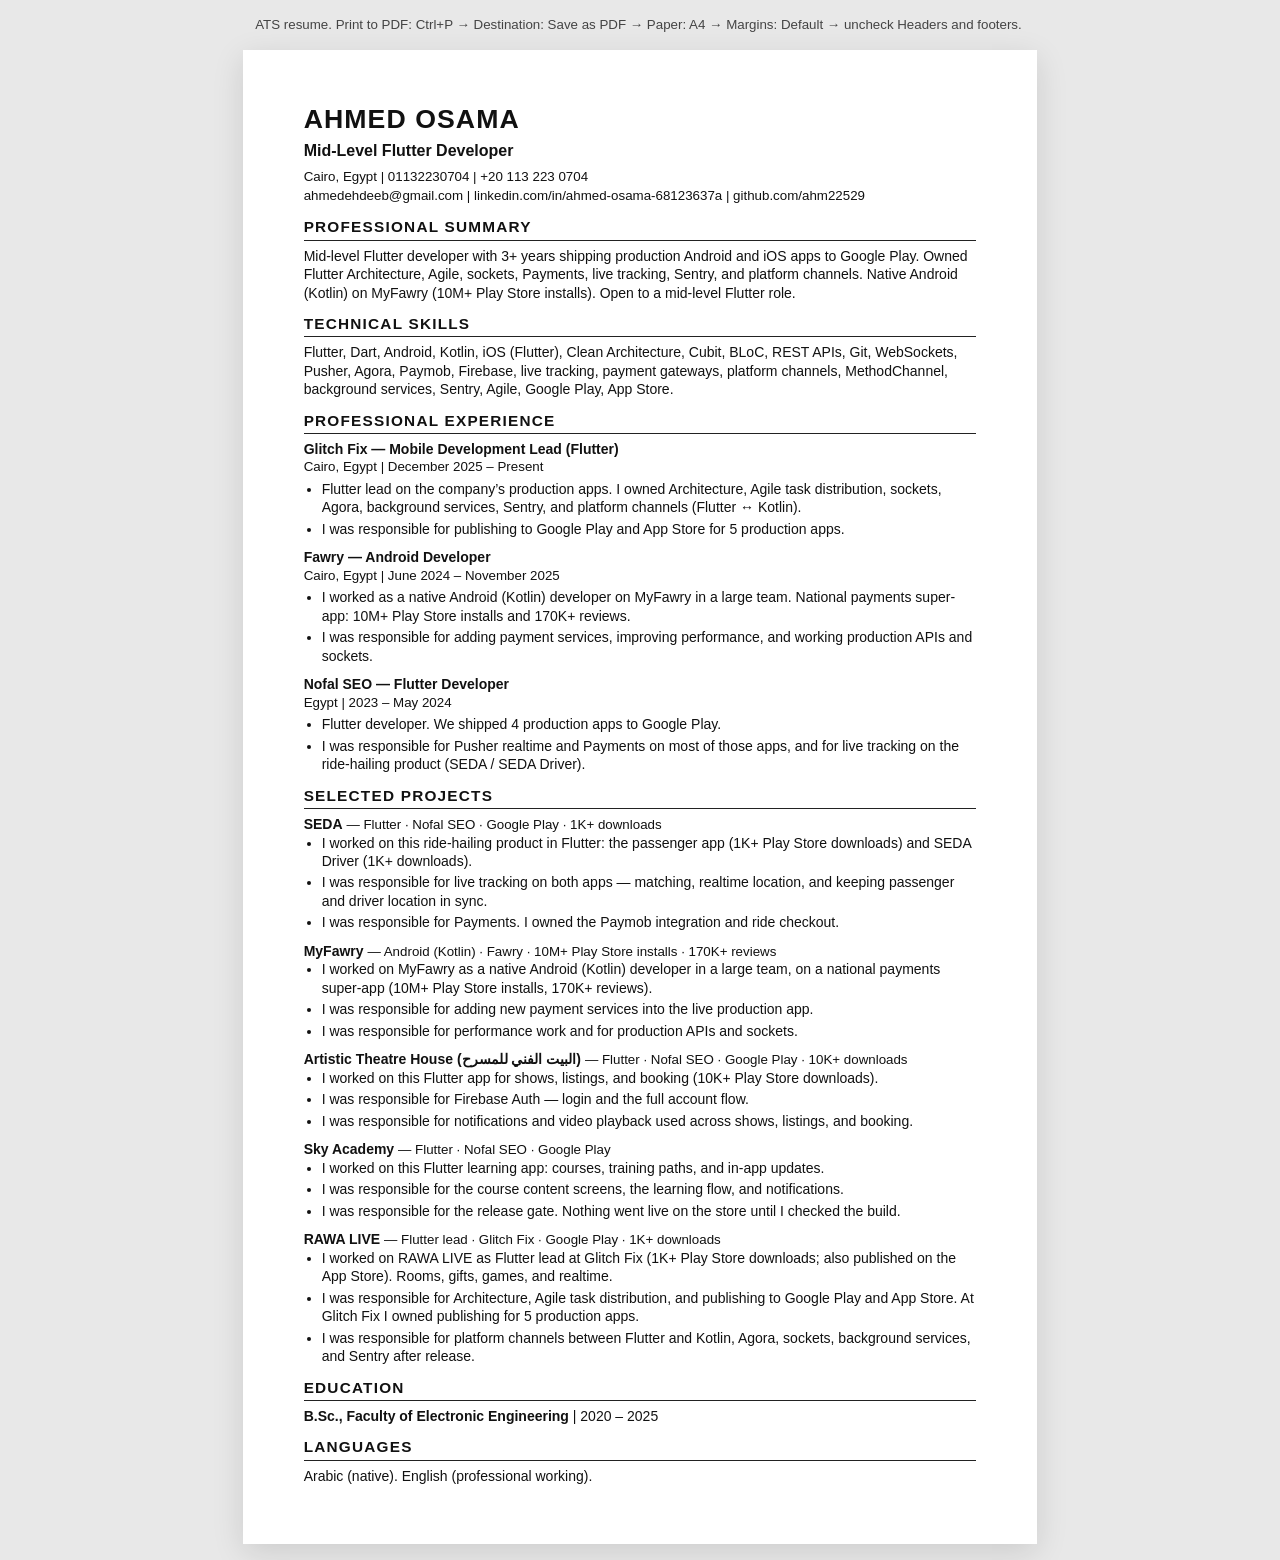
==== cv.html @ 4a1ee25c "Expand selected projects with what I owned, keeping the ATS CV to two pages. Co-authored-by: Cursor " ====
<!DOCTYPE html>
<html lang="en">
  <head>
    <meta charset="UTF-8" />
    <meta name="viewport" content="width=device-width, initial-scale=1" />
    <title>Ahmed Osama — Mid-Level Flutter Developer CV</title>
    <meta
      name="description"
      content="CV of Ahmed Osama, Mid-Level Flutter Developer. 3+ years, Nofal SEO, Fawry, Glitch Fix. Cairo, Egypt."
    />
    <style>
      :root {
        --ink: #111;
        --muted: #333;
        --line: #222;
      }

      * {
        box-sizing: border-box;
      }

      body {
        margin: 0;
        color: var(--ink);
        background: #e8e8e8;
        font-family: Calibri, "Segoe UI", Arial, Helvetica, sans-serif;
        font-size: 10.5pt;
        line-height: 1.32;
      }

      .sheet {
        width: 210mm;
        min-height: 0;
        margin: 16px auto;
        padding: 14mm 16mm 14mm;
        background: #fff;
        box-shadow: 0 8px 30px rgba(0, 0, 0, 0.12);
      }

      .screen-only {
        max-width: 210mm;
        margin: 16px auto 0;
        padding: 0 12px;
        font-size: 10pt;
        color: #444;
      }

      h1 {
        margin: 0 0 2px;
        font-size: 20pt;
        letter-spacing: 0.04em;
        text-transform: uppercase;
        font-weight: 700;
      }

      .title {
        margin: 0 0 6px;
        font-size: 12pt;
        font-weight: 700;
      }

      .contact {
        margin: 0 0 10px;
        font-size: 10pt;
        line-height: 1.45;
      }

      .contact a {
        color: var(--ink);
        text-decoration: none;
      }

      h2 {
        margin: 12px 0 6px;
        padding-bottom: 2px;
        border-bottom: 1.5px solid var(--line);
        font-size: 11.5pt;
        letter-spacing: 0.08em;
        text-transform: uppercase;
      }

      p {
        margin: 0 0 6px;
      }

      .skills p {
        margin: 0 0 4px;
      }

      .job {
        margin: 0 0 10px;
        page-break-inside: avoid;
      }

      .job-head {
        display: block;
        font-weight: 700;
      }

      .job-meta {
        display: block;
        margin: 0 0 4px;
        font-size: 10pt;
      }

      ul {
        margin: 0;
        padding-left: 18px;
      }

      li {
        margin: 0 0 3px;
      }

      .project {
        margin: 0 0 10px;
        page-break-inside: avoid;
      }

      .project strong {
        font-weight: 700;
      }

      .project .job-meta {
        display: inline;
        font-weight: 400;
      }

      @media print {
        body {
          background: #fff;
        }

        .screen-only {
          display: none;
        }

        .sheet {
          width: auto;
          min-height: auto;
          margin: 0;
          padding: 0;
          box-shadow: none;
        }

        a {
          text-decoration: none;
          color: #000;
        }

        @page {
          size: A4;
          margin: 12mm;
        }
      }
    </style>
  </head>
  <body>
    <p class="screen-only">
      ATS resume. Print to PDF: Ctrl+P → Destination: Save as PDF → Paper: A4 →
      Margins: Default → uncheck Headers and footers.
    </p>

    <main class="sheet">
      <header>
        <h1>Ahmed Osama</h1>
        <p class="title">Mid-Level Flutter Developer</p>
        <p class="contact">
          Cairo, Egypt | 01132230704 | +20 113 223 0704<br />
          <a href="mailto:ahmedehdeeb@gmail.com">ahmedehdeeb@gmail.com</a>
          |
          <a href="https://www.linkedin.com/in/ahmed-osama-68123637a"
            >linkedin.com/in/ahmed-osama-68123637a</a
          >
          |
          <a href="https://github.com/ahm22529">github.com/ahm22529</a>
        </p>
      </header>

      <section>
        <h2>Professional Summary</h2>
        <p>
          Mid-level Flutter developer with 3+ years shipping production Android
          and iOS apps to Google Play. Owned Flutter Architecture, Agile,
          sockets, Payments, live tracking, Sentry, and platform channels.
          Native Android (Kotlin) on MyFawry (10M+ Play Store installs). Open
          to a mid-level Flutter role.
        </p>
      </section>

      <section class="skills">
        <h2>Technical Skills</h2>
        <p>
          Flutter, Dart, Android, Kotlin, iOS (Flutter), Clean Architecture,
          Cubit, BLoC, REST APIs, Git, WebSockets, Pusher, Agora, Paymob,
          Firebase, live tracking, payment gateways, platform channels,
          MethodChannel, background services, Sentry, Agile, Google Play, App
          Store.
        </p>
      </section>

      <section>
        <h2>Professional Experience</h2>

        <article class="job">
          <span class="job-head">Glitch Fix — Mobile Development Lead (Flutter)</span>
          <span class="job-meta">Cairo, Egypt | December 2025 – Present</span>
          <ul>
            <li>
              Flutter lead on the company’s production apps. I owned
              Architecture, Agile task distribution, sockets, Agora, background
              services, Sentry, and platform channels (Flutter ↔ Kotlin).
            </li>
            <li>
              I was responsible for publishing to Google Play and App Store for
              5 production apps.
            </li>
          </ul>
        </article>

        <article class="job">
          <span class="job-head">Fawry — Android Developer</span>
          <span class="job-meta">Cairo, Egypt | June 2024 – November 2025</span>
          <ul>
            <li>
              I worked as a native Android (Kotlin) developer on MyFawry in a
              large team. National payments super-app: 10M+ Play Store installs
              and 170K+ reviews.
            </li>
            <li>
              I was responsible for adding payment services, improving
              performance, and working production APIs and sockets.
            </li>
          </ul>
        </article>

        <article class="job">
          <span class="job-head">Nofal SEO — Flutter Developer</span>
          <span class="job-meta">Egypt | 2023 – May 2024</span>
          <ul>
            <li>
              Flutter developer. We shipped 4 production apps to Google Play.
            </li>
            <li>
              I was responsible for Pusher realtime and Payments on most of
              those apps, and for live tracking on the ride-hailing product
              (SEDA / SEDA Driver).
            </li>
          </ul>
        </article>
      </section>

      <section>
        <h2>Selected Projects</h2>

        <article class="project">
          <strong>SEDA</strong>
          <span class="job-meta">
            — Flutter · Nofal SEO · Google Play · 1K+ downloads
          </span>
          <ul>
            <li>
              I worked on this ride-hailing product in Flutter: the passenger
              app (1K+ Play Store downloads) and SEDA Driver (1K+ downloads).
            </li>
            <li>
              I was responsible for live tracking on both apps — matching,
              realtime location, and keeping passenger and driver location in
              sync.
            </li>
            <li>
              I was responsible for Payments. I owned the Paymob integration
              and ride checkout.
            </li>
          </ul>
        </article>

        <article class="project">
          <strong>MyFawry</strong>
          <span class="job-meta">
            — Android (Kotlin) · Fawry · 10M+ Play Store installs · 170K+ reviews
          </span>
          <ul>
            <li>
              I worked on MyFawry as a native Android (Kotlin) developer in a
              large team, on a national payments super-app (10M+ Play Store
              installs, 170K+ reviews).
            </li>
            <li>
              I was responsible for adding new payment services into the live
              production app.
            </li>
            <li>
              I was responsible for performance work and for production APIs
              and sockets.
            </li>
          </ul>
        </article>

        <article class="project">
          <strong>Artistic Theatre House (البيت الفني للمسرح)</strong>
          <span class="job-meta">
            — Flutter · Nofal SEO · Google Play · 10K+ downloads
          </span>
          <ul>
            <li>
              I worked on this Flutter app for shows, listings, and booking
              (10K+ Play Store downloads).
            </li>
            <li>
              I was responsible for Firebase Auth — login and the full account
              flow.
            </li>
            <li>
              I was responsible for notifications and video playback used
              across shows, listings, and booking.
            </li>
          </ul>
        </article>

        <article class="project">
          <strong>Sky Academy</strong>
          <span class="job-meta"> — Flutter · Nofal SEO · Google Play</span>
          <ul>
            <li>
              I worked on this Flutter learning app: courses, training paths,
              and in-app updates.
            </li>
            <li>
              I was responsible for the course content screens, the learning
              flow, and notifications.
            </li>
            <li>
              I was responsible for the release gate. Nothing went live on the
              store until I checked the build.
            </li>
          </ul>
        </article>

        <article class="project">
          <strong>RAWA LIVE</strong>
          <span class="job-meta">
            — Flutter lead · Glitch Fix · Google Play · 1K+ downloads
          </span>
          <ul>
            <li>
              I worked on RAWA LIVE as Flutter lead at Glitch Fix (1K+ Play
              Store downloads; also published on the App Store). Rooms, gifts,
              games, and realtime.
            </li>
            <li>
              I was responsible for Architecture, Agile task distribution, and
              publishing to Google Play and App Store. At Glitch Fix I owned
              publishing for 5 production apps.
            </li>
            <li>
              I was responsible for platform channels between Flutter and
              Kotlin, Agora, sockets, background services, and Sentry after
              release.
            </li>
          </ul>
        </article>
      </section>

      <section>
        <h2>Education</h2>
        <p>
          <strong>B.Sc., Faculty of Electronic Engineering</strong> | 2020 –
          2025
        </p>
      </section>

      <section>
        <h2>Languages</h2>
        <p>Arabic (native). English (professional working).</p>
      </section>
    </main>
  </body>
</html>
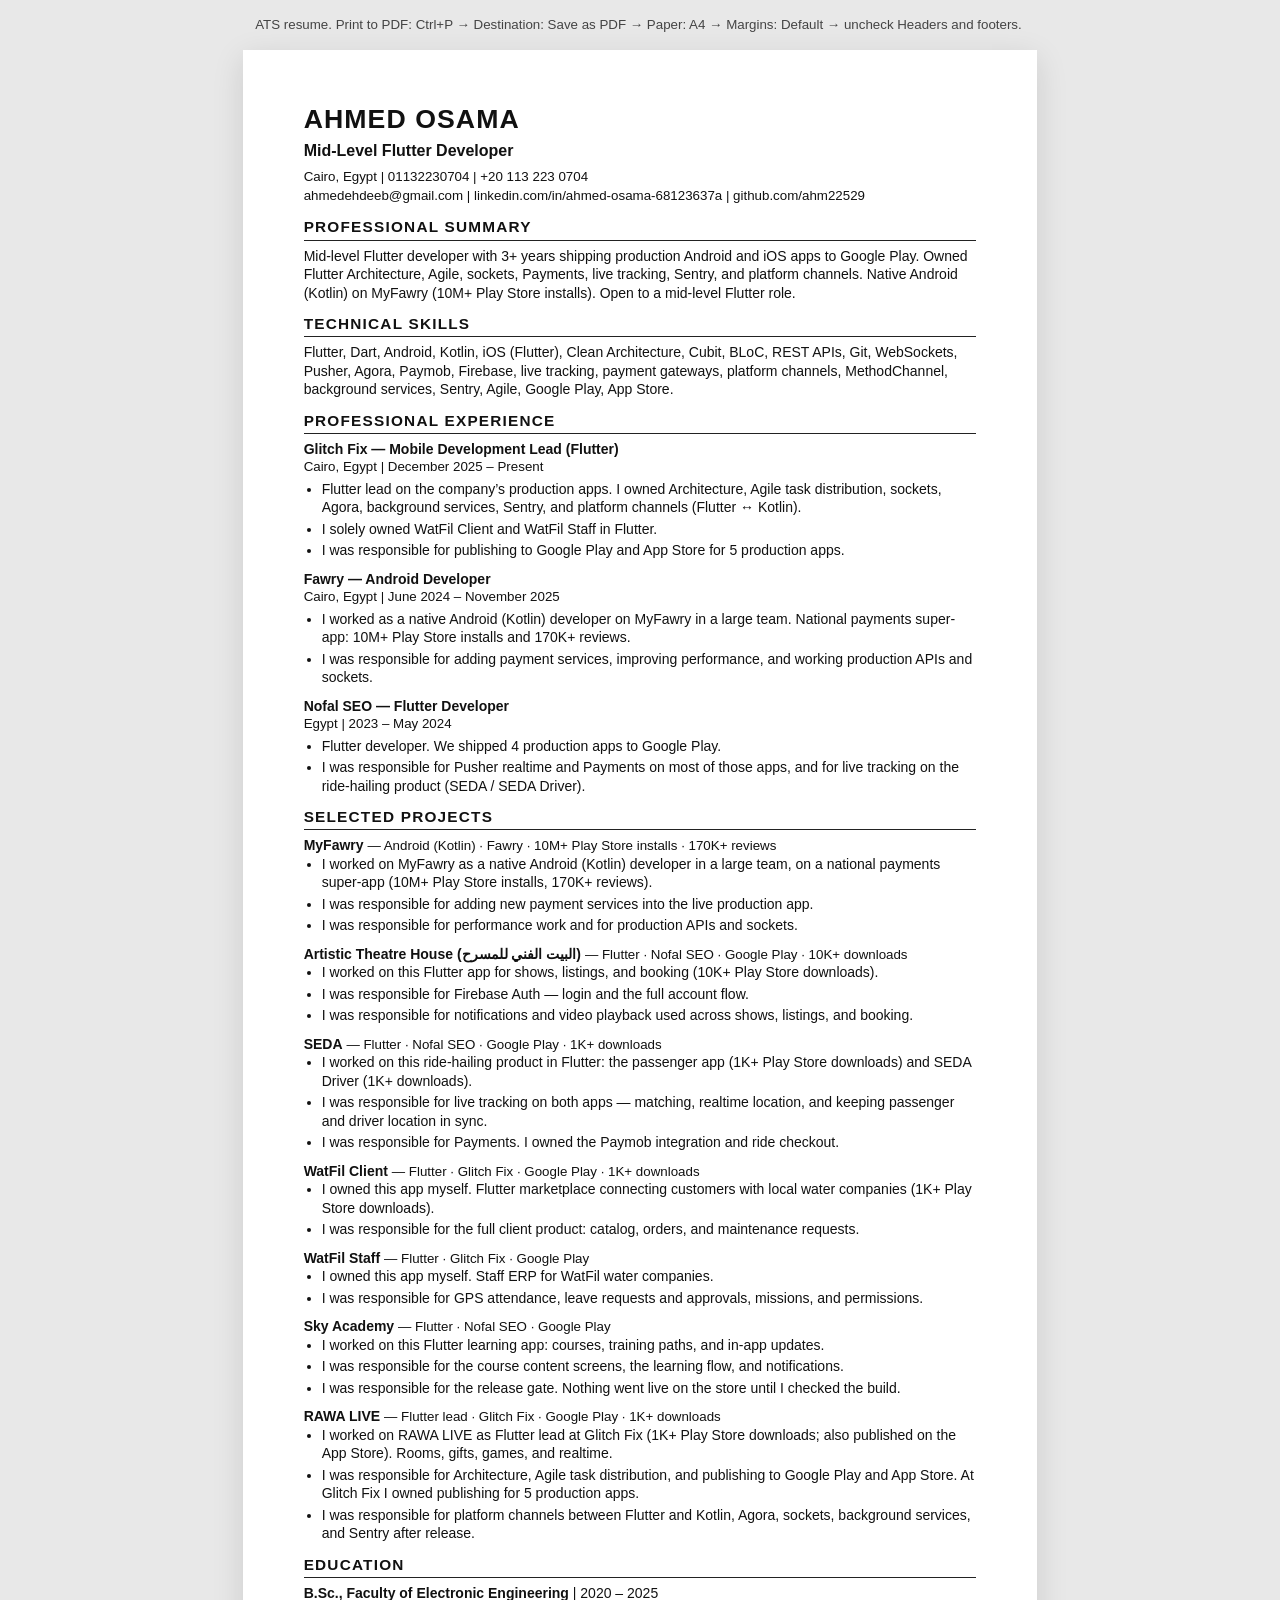
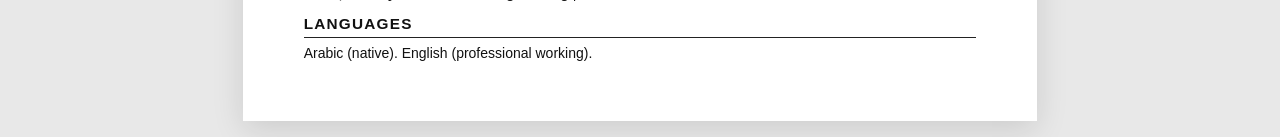
==== commit aa03fbc1: "Add WatFil Client and Staff as solo-owned Flutter apps on the portfolio and CV. Co-authored-by: Curs" ====
--- a/cv.html
+++ b/cv.html
@@ -212,6 +212,9 @@
               services, Sentry, and platform channels (Flutter ↔ Kotlin).
             </li>
             <li>
+              I solely owned WatFil Client and WatFil Staff in Flutter.
+            </li>
+            <li>
               I was responsible for publishing to Google Play and App Store for
               5 production apps.
             </li>
@@ -252,6 +255,49 @@
 
       <section>
         <h2>Selected Projects</h2>
+
+        <article class="project">
+          <strong>MyFawry</strong>
+          <span class="job-meta">
+            — Android (Kotlin) · Fawry · 10M+ Play Store installs · 170K+ reviews
+          </span>
+          <ul>
+            <li>
+              I worked on MyFawry as a native Android (Kotlin) developer in a
+              large team, on a national payments super-app (10M+ Play Store
+              installs, 170K+ reviews).
+            </li>
+            <li>
+              I was responsible for adding new payment services into the live
+              production app.
+            </li>
+            <li>
+              I was responsible for performance work and for production APIs
+              and sockets.
+            </li>
+          </ul>
+        </article>
+
+        <article class="project">
+          <strong>Artistic Theatre House (البيت الفني للمسرح)</strong>
+          <span class="job-meta">
+            — Flutter · Nofal SEO · Google Play · 10K+ downloads
+          </span>
+          <ul>
+            <li>
+              I worked on this Flutter app for shows, listings, and booking
+              (10K+ Play Store downloads).
+            </li>
+            <li>
+              I was responsible for Firebase Auth — login and the full account
+              flow.
+            </li>
+            <li>
+              I was responsible for notifications and video playback used
+              across shows, listings, and booking.
+            </li>
+          </ul>
+        </article>
 
         <article class="project">
           <strong>SEDA</strong>
@@ -276,44 +322,32 @@
         </article>
 
         <article class="project">
-          <strong>MyFawry</strong>
+          <strong>WatFil Client</strong>
           <span class="job-meta">
-            — Android (Kotlin) · Fawry · 10M+ Play Store installs · 170K+ reviews
+            — Flutter · Glitch Fix · Google Play · 1K+ downloads
           </span>
           <ul>
             <li>
-              I worked on MyFawry as a native Android (Kotlin) developer in a
-              large team, on a national payments super-app (10M+ Play Store
-              installs, 170K+ reviews).
-            </li>
-            <li>
-              I was responsible for adding new payment services into the live
-              production app.
-            </li>
-            <li>
-              I was responsible for performance work and for production APIs
-              and sockets.
-            </li>
-          </ul>
-        </article>
-
-        <article class="project">
-          <strong>Artistic Theatre House (البيت الفني للمسرح)</strong>
-          <span class="job-meta">
-            — Flutter · Nofal SEO · Google Play · 10K+ downloads
-          </span>
-          <ul>
-            <li>
-              I worked on this Flutter app for shows, listings, and booking
-              (10K+ Play Store downloads).
-            </li>
-            <li>
-              I was responsible for Firebase Auth — login and the full account
-              flow.
-            </li>
-            <li>
-              I was responsible for notifications and video playback used
-              across shows, listings, and booking.
+              I owned this app myself. Flutter marketplace connecting customers
+              with local water companies (1K+ Play Store downloads).
+            </li>
+            <li>
+              I was responsible for the full client product: catalog, orders,
+              and maintenance requests.
+            </li>
+          </ul>
+        </article>
+
+        <article class="project">
+          <strong>WatFil Staff</strong>
+          <span class="job-meta"> — Flutter · Glitch Fix · Google Play</span>
+          <ul>
+            <li>
+              I owned this app myself. Staff ERP for WatFil water companies.
+            </li>
+            <li>
+              I was responsible for GPS attendance, leave requests and
+              approvals, missions, and permissions.
             </li>
           </ul>
         </article>
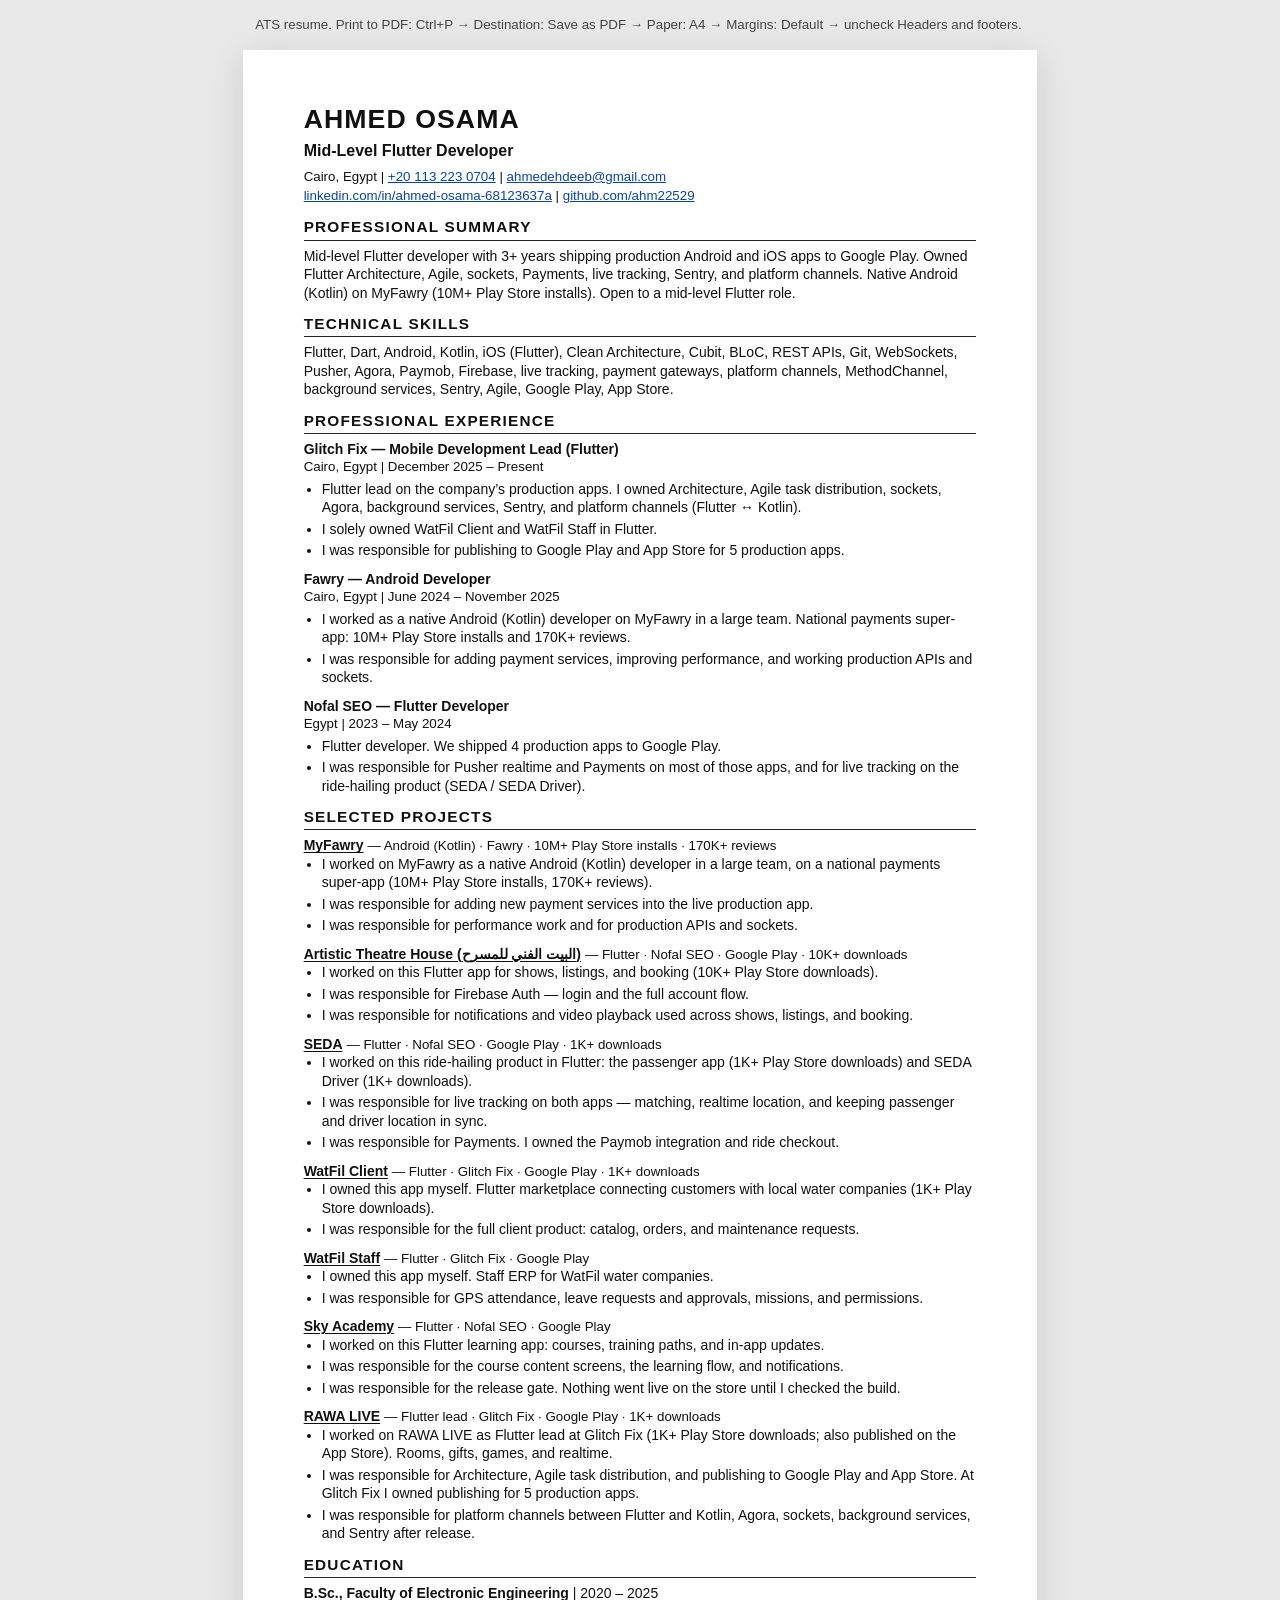
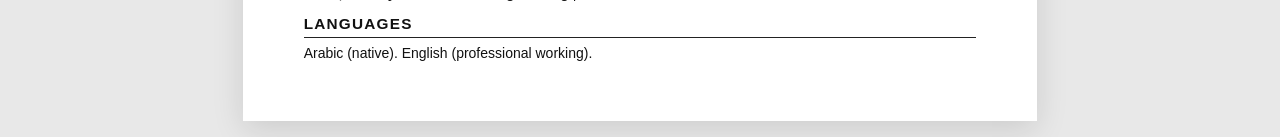
==== commit 19202695: "Make CV phone, email, and profile links clickable, and show the number once. Co-authored-by: Cursor " ====
--- a/cv.html
+++ b/cv.html
@@ -66,8 +66,14 @@
       }
 
       .contact a {
-        color: var(--ink);
-        text-decoration: none;
+        color: #0645ad;
+        text-decoration: underline;
+      }
+
+      .project a {
+        color: inherit;
+        text-decoration: underline;
+        text-underline-offset: 2px;
       }
 
       h2 {
@@ -144,7 +150,11 @@
         }
 
         a {
-          text-decoration: none;
+          color: #0645ad;
+          text-decoration: underline;
+        }
+
+        .project a {
           color: #000;
         }
 
@@ -166,9 +176,10 @@
         <h1>Ahmed Osama</h1>
         <p class="title">Mid-Level Flutter Developer</p>
         <p class="contact">
-          Cairo, Egypt | 01132230704 | +20 113 223 0704<br />
-          <a href="mailto:ahmedehdeeb@gmail.com">ahmedehdeeb@gmail.com</a>
+          Cairo, Egypt |
+          <a href="tel:+201132230704">+20 113 223 0704</a>
           |
+          <a href="mailto:ahmedehdeeb@gmail.com">ahmedehdeeb@gmail.com</a><br />
           <a href="https://www.linkedin.com/in/ahmed-osama-68123637a"
             >linkedin.com/in/ahmed-osama-68123637a</a
           >
@@ -257,7 +268,11 @@
         <h2>Selected Projects</h2>
 
         <article class="project">
-          <strong>MyFawry</strong>
+          <strong
+            ><a href="https://play.google.com/store/apps/details?id=com.fawry.myfawry"
+              >MyFawry</a
+            ></strong
+          >
           <span class="job-meta">
             — Android (Kotlin) · Fawry · 10M+ Play Store installs · 170K+ reviews
           </span>
@@ -279,7 +294,11 @@
         </article>
 
         <article class="project">
-          <strong>Artistic Theatre House (البيت الفني للمسرح)</strong>
+          <strong
+            ><a href="https://play.google.com/store/apps/details?id=com.elmasrah.app"
+              >Artistic Theatre House (البيت الفني للمسرح)</a
+            ></strong
+          >
           <span class="job-meta">
             — Flutter · Nofal SEO · Google Play · 10K+ downloads
           </span>
@@ -300,7 +319,11 @@
         </article>
 
         <article class="project">
-          <strong>SEDA</strong>
+          <strong
+            ><a href="https://play.google.com/store/apps/details?id=nofal.seda"
+              >SEDA</a
+            ></strong
+          >
           <span class="job-meta">
             — Flutter · Nofal SEO · Google Play · 1K+ downloads
           </span>
@@ -322,7 +345,11 @@
         </article>
 
         <article class="project">
-          <strong>WatFil Client</strong>
+          <strong
+            ><a href="https://play.google.com/store/apps/details?id=com.watfil.client"
+              >WatFil Client</a
+            ></strong
+          >
           <span class="job-meta">
             — Flutter · Glitch Fix · Google Play · 1K+ downloads
           </span>
@@ -339,7 +366,12 @@
         </article>
 
         <article class="project">
-          <strong>WatFil Staff</strong>
+          <strong
+            ><a
+              href="https://play.google.com/store/apps/details?id=com.devtonesoft.com.watfil.watfilstaff"
+              >WatFil Staff</a
+            ></strong
+          >
           <span class="job-meta"> — Flutter · Glitch Fix · Google Play</span>
           <ul>
             <li>
@@ -353,7 +385,11 @@
         </article>
 
         <article class="project">
-          <strong>Sky Academy</strong>
+          <strong
+            ><a href="https://play.google.com/store/apps/details?id=com.skymkh.app"
+              >Sky Academy</a
+            ></strong
+          >
           <span class="job-meta"> — Flutter · Nofal SEO · Google Play</span>
           <ul>
             <li>
@@ -372,7 +408,11 @@
         </article>
 
         <article class="project">
-          <strong>RAWA LIVE</strong>
+          <strong
+            ><a href="https://play.google.com/store/apps/details?id=com.rawaa.live"
+              >RAWA LIVE</a
+            ></strong
+          >
           <span class="job-meta">
             — Flutter lead · Glitch Fix · Google Play · 1K+ downloads
           </span>
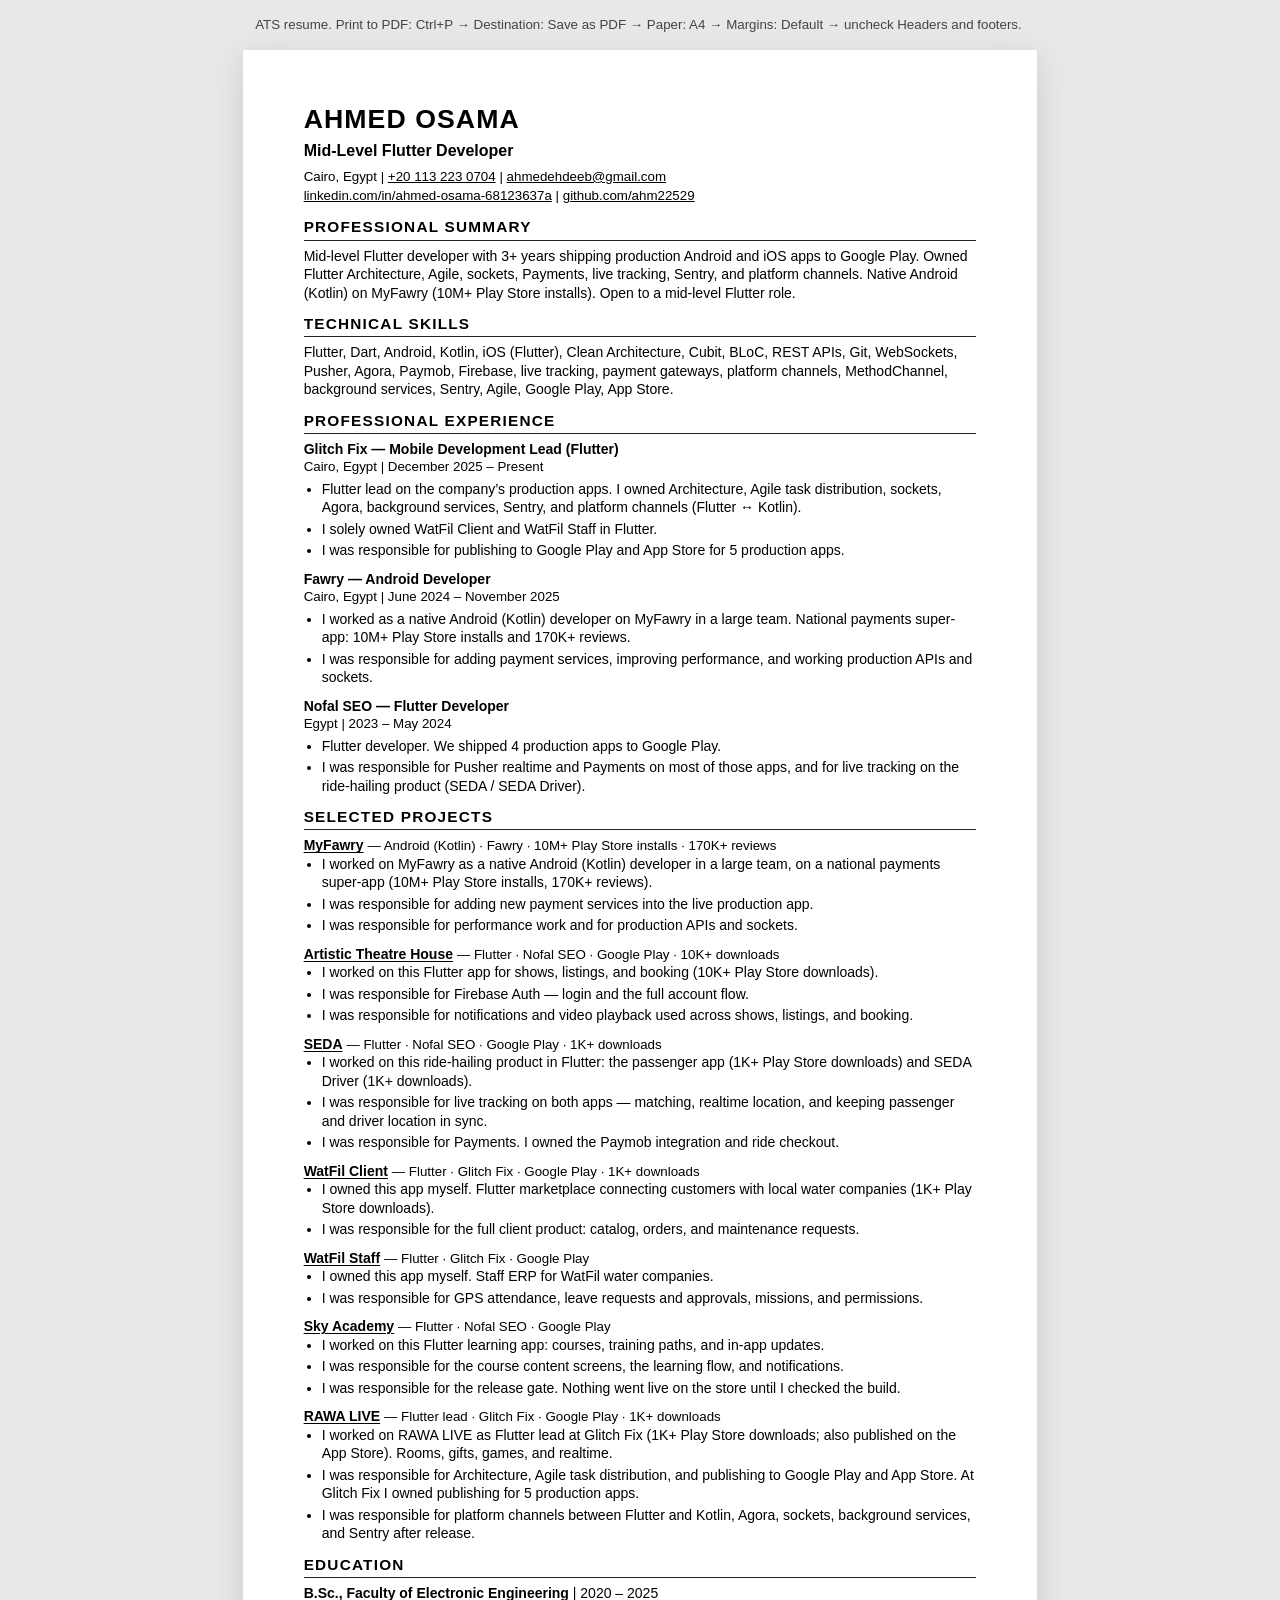
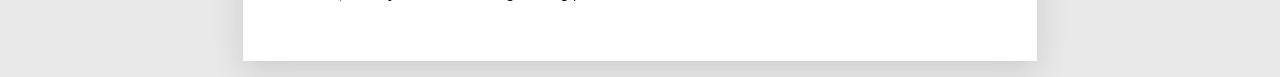
==== commit 35f46a45: "Keep CV links clickable in black and drop the Languages section. Co-authored-by: Cursor <cursoragent" ====
--- a/cv.html
+++ b/cv.html
@@ -10,7 +10,7 @@
     />
     <style>
       :root {
-        --ink: #111;
+        --ink: #000;
         --muted: #333;
         --line: #222;
       }
@@ -21,7 +21,7 @@
 
       body {
         margin: 0;
-        color: var(--ink);
+        color: #000;
         background: #e8e8e8;
         font-family: Calibri, "Segoe UI", Arial, Helvetica, sans-serif;
         font-size: 10.5pt;
@@ -66,12 +66,12 @@
       }
 
       .contact a {
-        color: #0645ad;
+        color: #000;
         text-decoration: underline;
       }
 
       .project a {
-        color: inherit;
+        color: #000;
         text-decoration: underline;
         text-underline-offset: 2px;
       }
@@ -150,7 +150,7 @@
         }
 
         a {
-          color: #0645ad;
+          color: #000;
           text-decoration: underline;
         }
 
@@ -296,7 +296,7 @@
         <article class="project">
           <strong
             ><a href="https://play.google.com/store/apps/details?id=com.elmasrah.app"
-              >Artistic Theatre House (البيت الفني للمسرح)</a
+              >Artistic Theatre House</a
             ></strong
           >
           <span class="job-meta">
@@ -443,11 +443,6 @@
           2025
         </p>
       </section>
-
-      <section>
-        <h2>Languages</h2>
-        <p>Arabic (native). English (professional working).</p>
-      </section>
     </main>
   </body>
 </html>
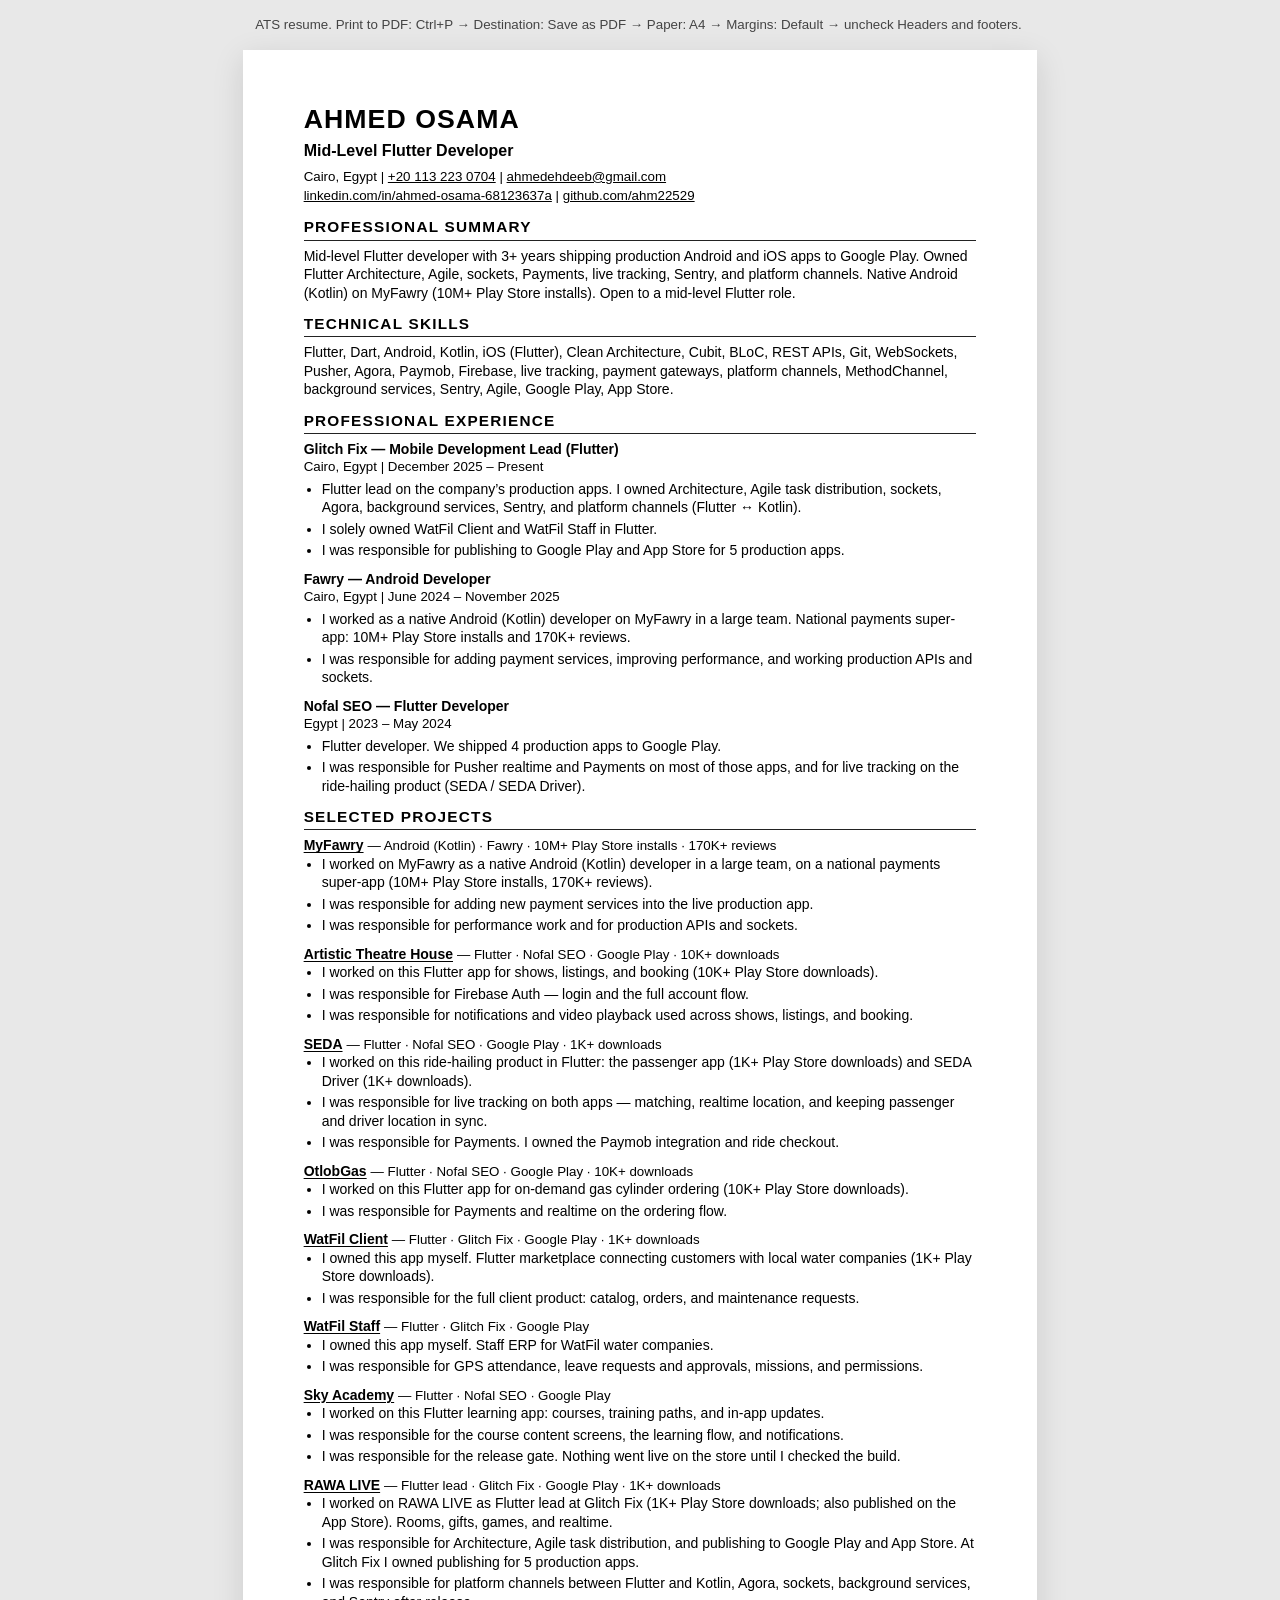
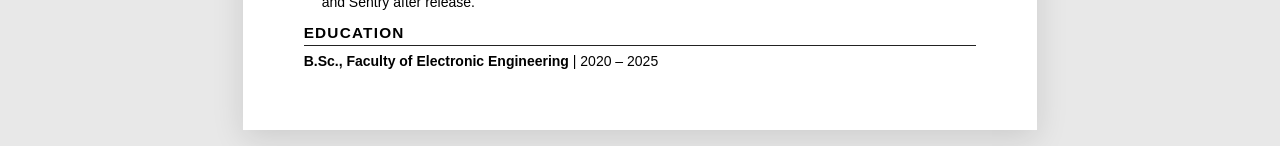
==== commit e45d89f1: "Add OtlobGas to the selected projects on the CV and portfolio. Co-authored-by: Cursor <cursoragent@c" ====
--- a/cv.html
+++ b/cv.html
@@ -346,6 +346,27 @@
 
         <article class="project">
           <strong
+            ><a href="https://play.google.com/store/apps/details?id=com.otlobgas.customer"
+              >OtlobGas</a
+            ></strong
+          >
+          <span class="job-meta">
+            — Flutter · Nofal SEO · Google Play · 10K+ downloads
+          </span>
+          <ul>
+            <li>
+              I worked on this Flutter app for on-demand gas cylinder ordering
+              (10K+ Play Store downloads).
+            </li>
+            <li>
+              I was responsible for Payments and realtime on the ordering
+              flow.
+            </li>
+          </ul>
+        </article>
+
+        <article class="project">
+          <strong
             ><a href="https://play.google.com/store/apps/details?id=com.watfil.client"
               >WatFil Client</a
             ></strong
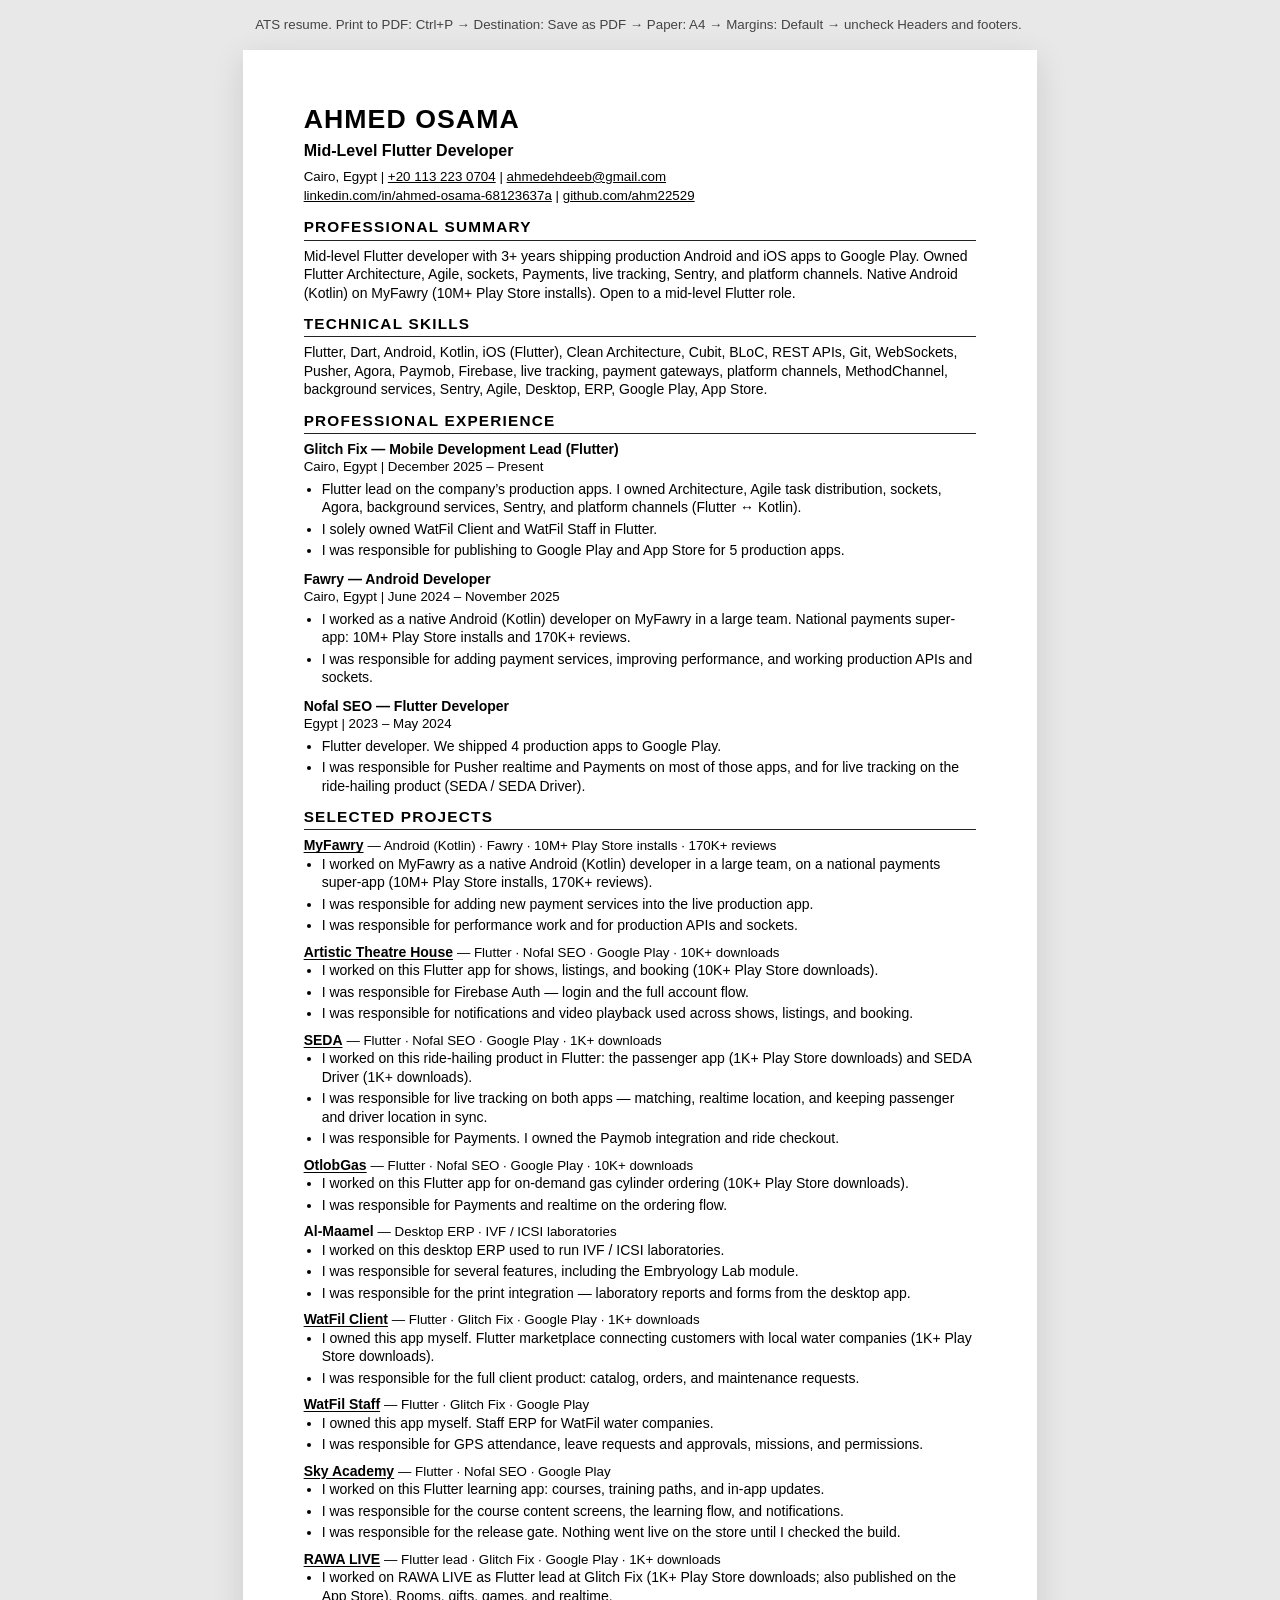
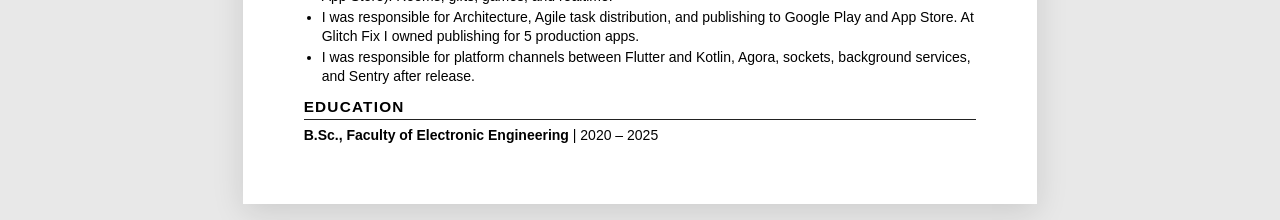
==== commit 36c17cc6: "Add Al-Maamel desktop ERP to the CV and keep the OtlobGas Play share link. Co-authored-by: Cursor <c" ====
--- a/cv.html
+++ b/cv.html
@@ -119,7 +119,7 @@
       }
 
       .project {
-        margin: 0 0 10px;
+        margin: 0 0 8px;
         page-break-inside: avoid;
       }
 
@@ -205,8 +205,8 @@
           Flutter, Dart, Android, Kotlin, iOS (Flutter), Clean Architecture,
           Cubit, BLoC, REST APIs, Git, WebSockets, Pusher, Agora, Paymob,
           Firebase, live tracking, payment gateways, platform channels,
-          MethodChannel, background services, Sentry, Agile, Google Play, App
-          Store.
+          MethodChannel, background services, Sentry, Agile, Desktop, ERP,
+          Google Play, App Store.
         </p>
       </section>
 
@@ -346,7 +346,8 @@
 
         <article class="project">
           <strong
-            ><a href="https://play.google.com/store/apps/details?id=com.otlobgas.customer"
+            ><a
+              href="https://play.google.com/store/apps/details?id=com.otlobgas.customer&pcampaignid=web_share"
               >OtlobGas</a
             ></strong
           >
@@ -361,6 +362,26 @@
             <li>
               I was responsible for Payments and realtime on the ordering
               flow.
+            </li>
+          </ul>
+        </article>
+
+        <article class="project">
+          <strong>Al-Maamel</strong>
+          <span class="job-meta">
+            — Desktop ERP · IVF / ICSI laboratories
+          </span>
+          <ul>
+            <li>
+              I worked on this desktop ERP used to run IVF / ICSI laboratories.
+            </li>
+            <li>
+              I was responsible for several features, including the Embryology
+              Lab module.
+            </li>
+            <li>
+              I was responsible for the print integration — laboratory reports
+              and forms from the desktop app.
             </li>
           </ul>
         </article>
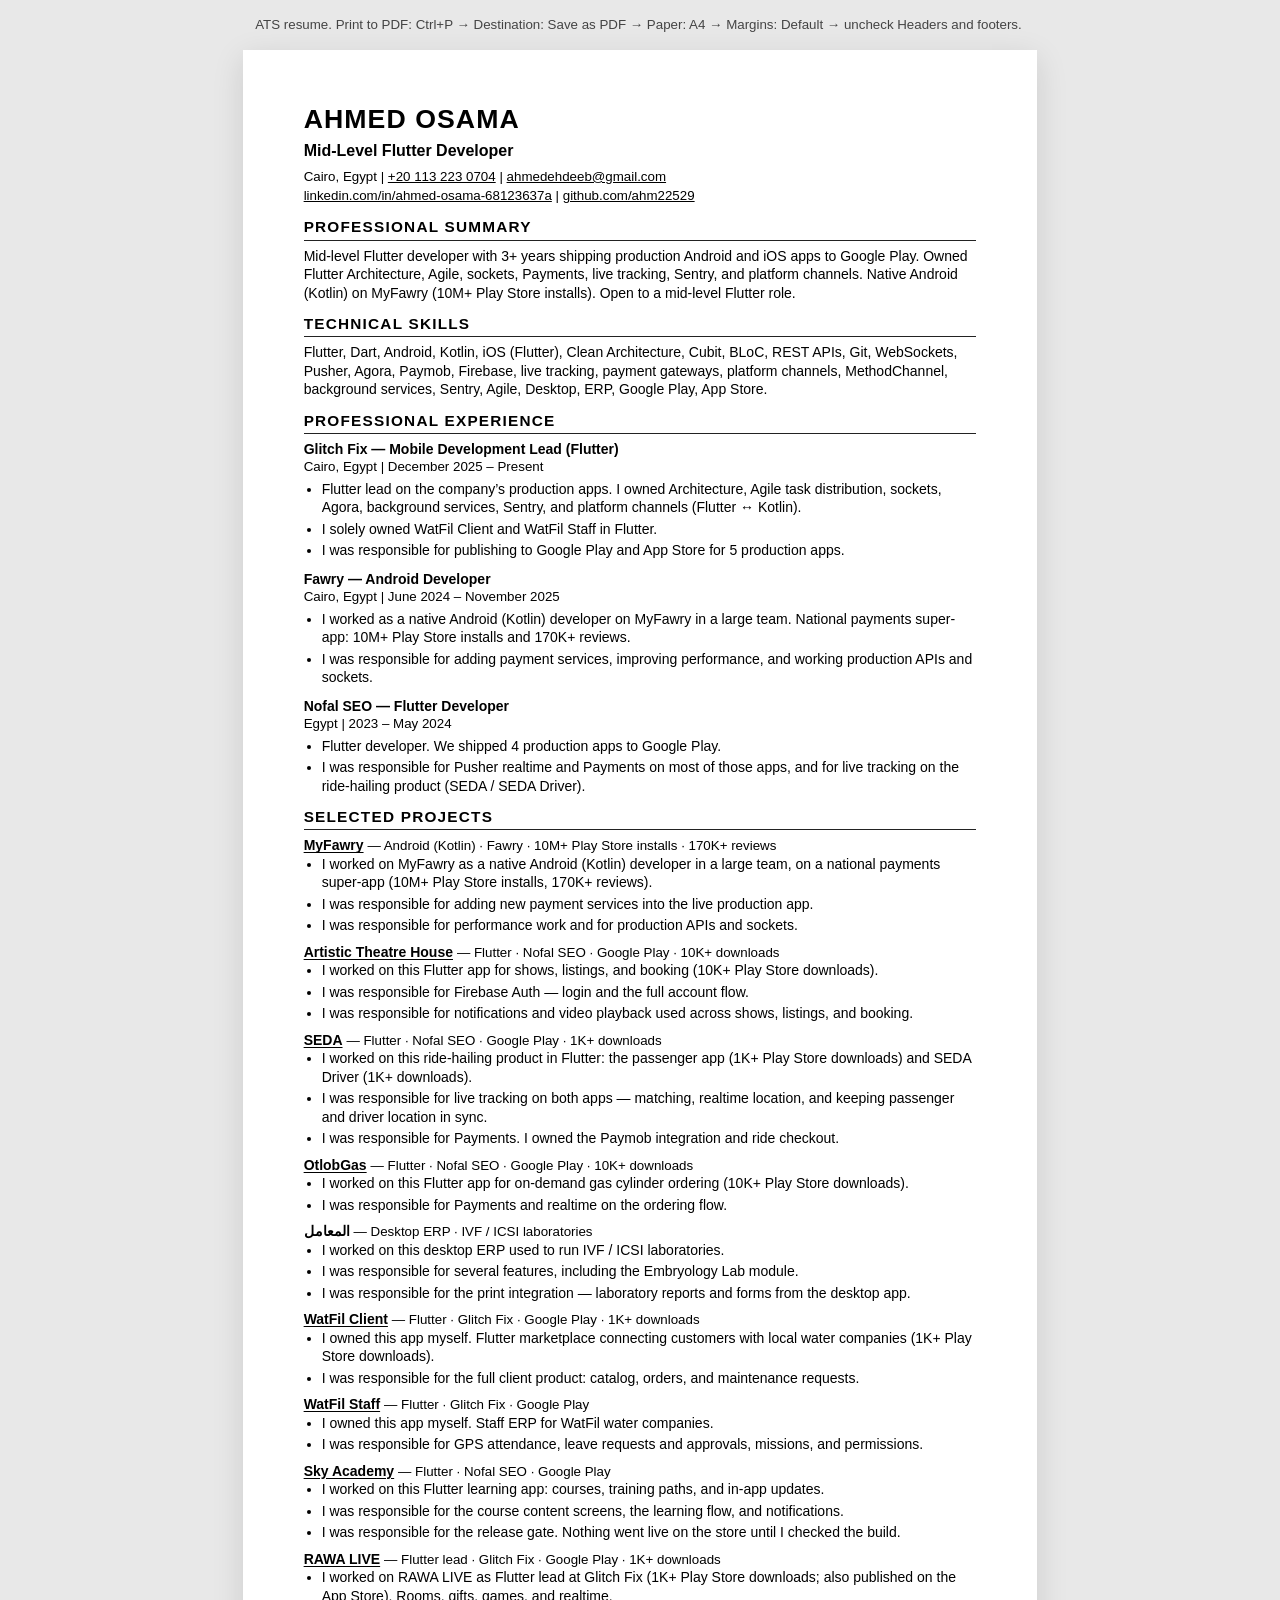
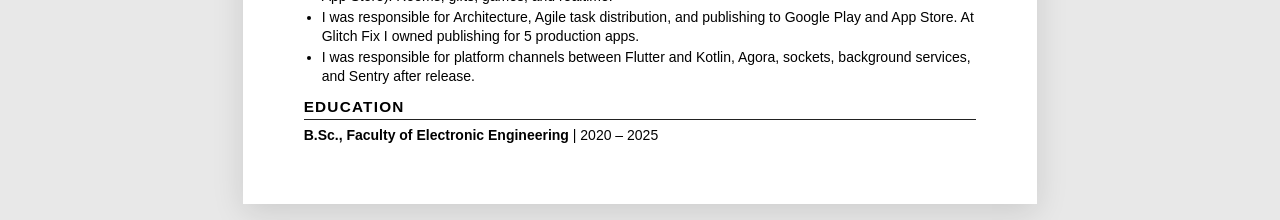
==== commit e5f85b8d: "Show المعامل by name on the CV PDF so the IVF desktop ERP is easy to find. Co-authored-by: Cursor <c" ====
--- a/cv.html
+++ b/cv.html
@@ -23,7 +23,7 @@
         margin: 0;
         color: #000;
         background: #e8e8e8;
-        font-family: Calibri, "Segoe UI", Arial, Helvetica, sans-serif;
+        font-family: Calibri, "Segoe UI", Tahoma, Arial, Helvetica, sans-serif;
         font-size: 10.5pt;
         line-height: 1.32;
       }
@@ -367,7 +367,7 @@
         </article>
 
         <article class="project">
-          <strong>Al-Maamel</strong>
+          <strong lang="ar">المعامل</strong>
           <span class="job-meta">
             — Desktop ERP · IVF / ICSI laboratories
           </span>
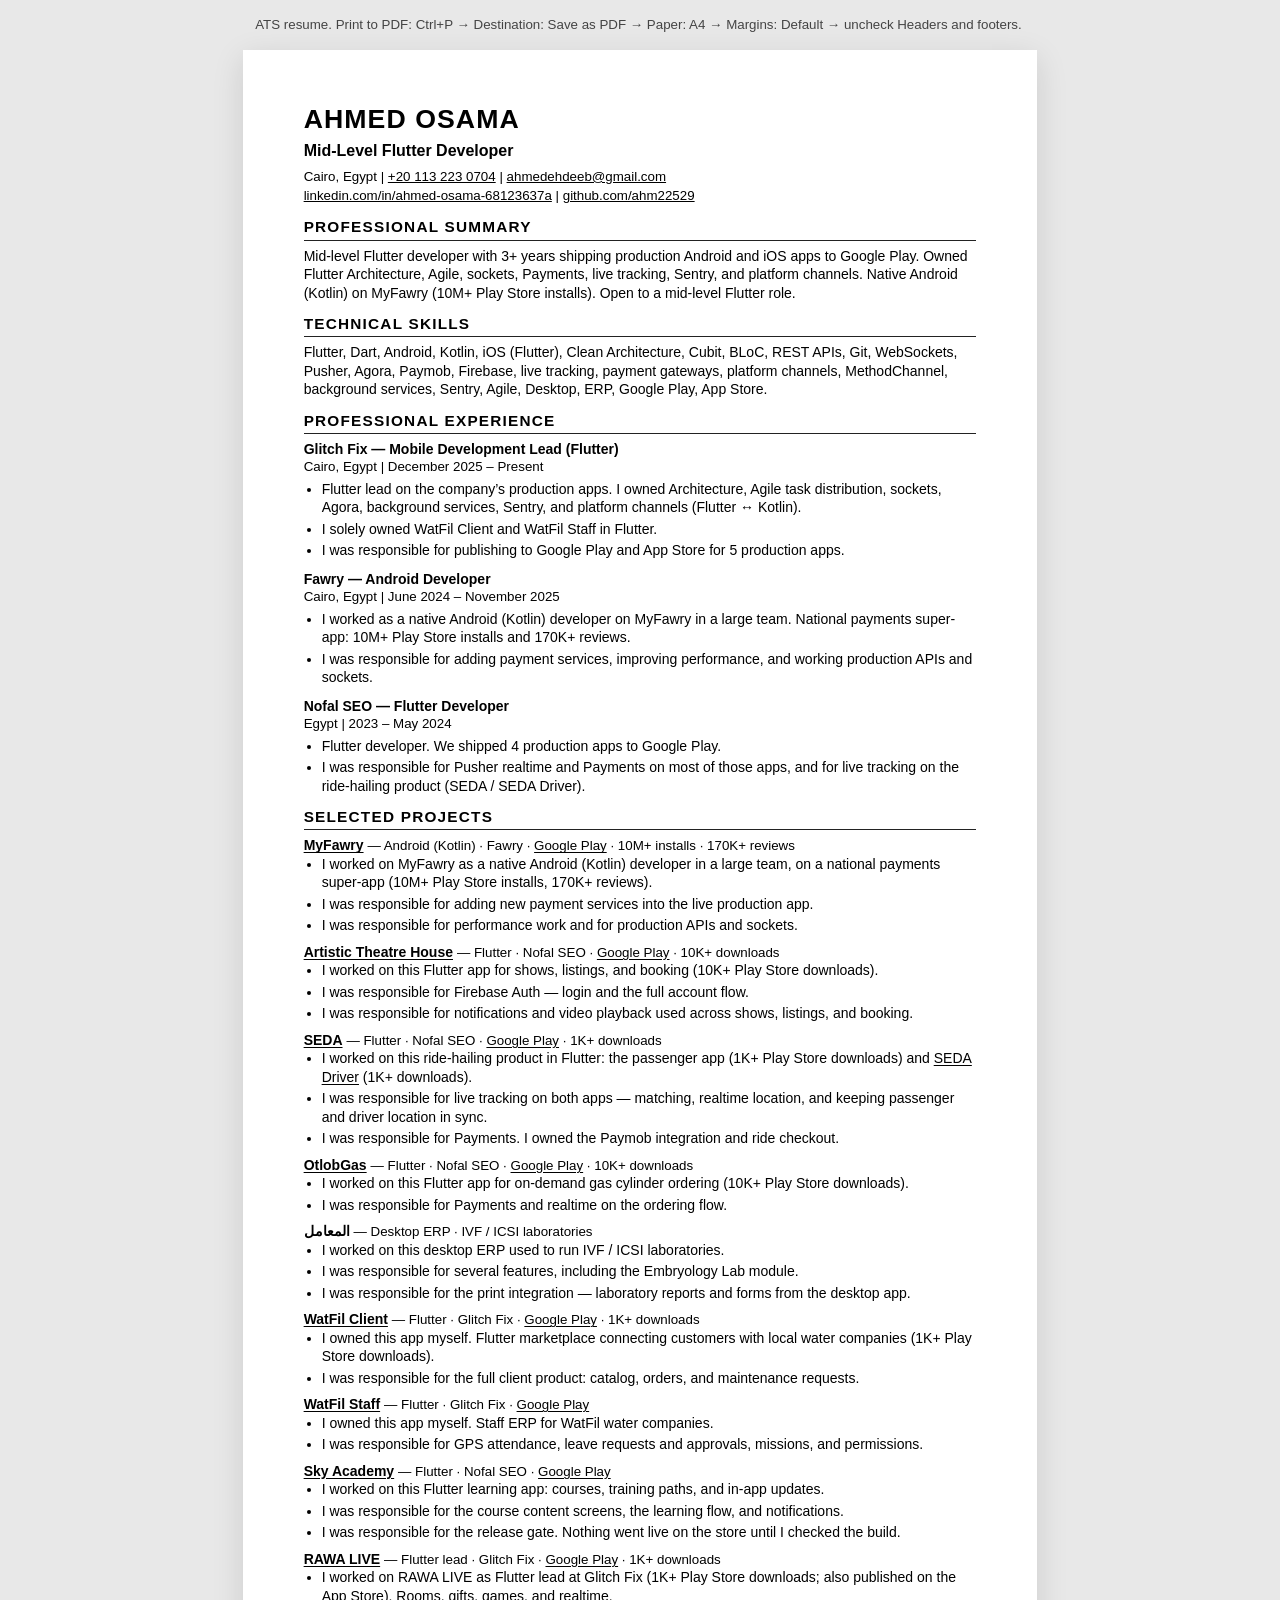
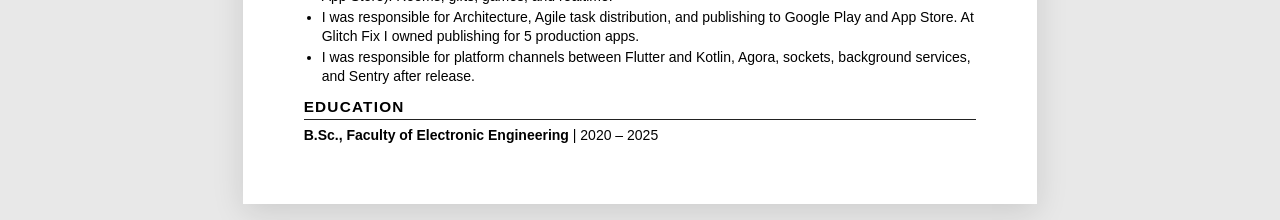
==== commit 332b8690: "Make every Google Play mention on the CV open the app store listing. Co-authored-by: Cursor <cursora" ====
--- a/cv.html
+++ b/cv.html
@@ -70,7 +70,8 @@
         text-decoration: underline;
       }
 
-      .project a {
+      .project a,
+      .job-meta a {
         color: #000;
         text-decoration: underline;
         text-underline-offset: 2px;
@@ -274,7 +275,11 @@
             ></strong
           >
           <span class="job-meta">
-            — Android (Kotlin) · Fawry · 10M+ Play Store installs · 170K+ reviews
+            — Android (Kotlin) · Fawry ·
+            <a href="https://play.google.com/store/apps/details?id=com.fawry.myfawry"
+              >Google Play</a
+            >
+            · 10M+ installs · 170K+ reviews
           </span>
           <ul>
             <li>
@@ -300,7 +305,11 @@
             ></strong
           >
           <span class="job-meta">
-            — Flutter · Nofal SEO · Google Play · 10K+ downloads
+            — Flutter · Nofal SEO ·
+            <a href="https://play.google.com/store/apps/details?id=com.elmasrah.app"
+              >Google Play</a
+            >
+            · 10K+ downloads
           </span>
           <ul>
             <li>
@@ -325,12 +334,20 @@
             ></strong
           >
           <span class="job-meta">
-            — Flutter · Nofal SEO · Google Play · 1K+ downloads
+            — Flutter · Nofal SEO ·
+            <a href="https://play.google.com/store/apps/details?id=nofal.seda"
+              >Google Play</a
+            >
+            · 1K+ downloads
           </span>
           <ul>
             <li>
               I worked on this ride-hailing product in Flutter: the passenger
-              app (1K+ Play Store downloads) and SEDA Driver (1K+ downloads).
+              app (1K+ Play Store downloads) and
+              <a href="https://play.google.com/store/apps/details?id=nofal.sdrive"
+                >SEDA Driver</a
+              >
+              (1K+ downloads).
             </li>
             <li>
               I was responsible for live tracking on both apps — matching,
@@ -352,7 +369,12 @@
             ></strong
           >
           <span class="job-meta">
-            — Flutter · Nofal SEO · Google Play · 10K+ downloads
+            — Flutter · Nofal SEO ·
+            <a
+              href="https://play.google.com/store/apps/details?id=com.otlobgas.customer&pcampaignid=web_share"
+              >Google Play</a
+            >
+            · 10K+ downloads
           </span>
           <ul>
             <li>
@@ -393,7 +415,11 @@
             ></strong
           >
           <span class="job-meta">
-            — Flutter · Glitch Fix · Google Play · 1K+ downloads
+            — Flutter · Glitch Fix ·
+            <a href="https://play.google.com/store/apps/details?id=com.watfil.client"
+              >Google Play</a
+            >
+            · 1K+ downloads
           </span>
           <ul>
             <li>
@@ -414,7 +440,13 @@
               >WatFil Staff</a
             ></strong
           >
-          <span class="job-meta"> — Flutter · Glitch Fix · Google Play</span>
+          <span class="job-meta">
+            — Flutter · Glitch Fix ·
+            <a
+              href="https://play.google.com/store/apps/details?id=com.devtonesoft.com.watfil.watfilstaff"
+              >Google Play</a
+            >
+          </span>
           <ul>
             <li>
               I owned this app myself. Staff ERP for WatFil water companies.
@@ -432,7 +464,12 @@
               >Sky Academy</a
             ></strong
           >
-          <span class="job-meta"> — Flutter · Nofal SEO · Google Play</span>
+          <span class="job-meta">
+            — Flutter · Nofal SEO ·
+            <a href="https://play.google.com/store/apps/details?id=com.skymkh.app"
+              >Google Play</a
+            >
+          </span>
           <ul>
             <li>
               I worked on this Flutter learning app: courses, training paths,
@@ -456,7 +493,11 @@
             ></strong
           >
           <span class="job-meta">
-            — Flutter lead · Glitch Fix · Google Play · 1K+ downloads
+            — Flutter lead · Glitch Fix ·
+            <a href="https://play.google.com/store/apps/details?id=com.rawaa.live"
+              >Google Play</a
+            >
+            · 1K+ downloads
           </span>
           <ul>
             <li>
